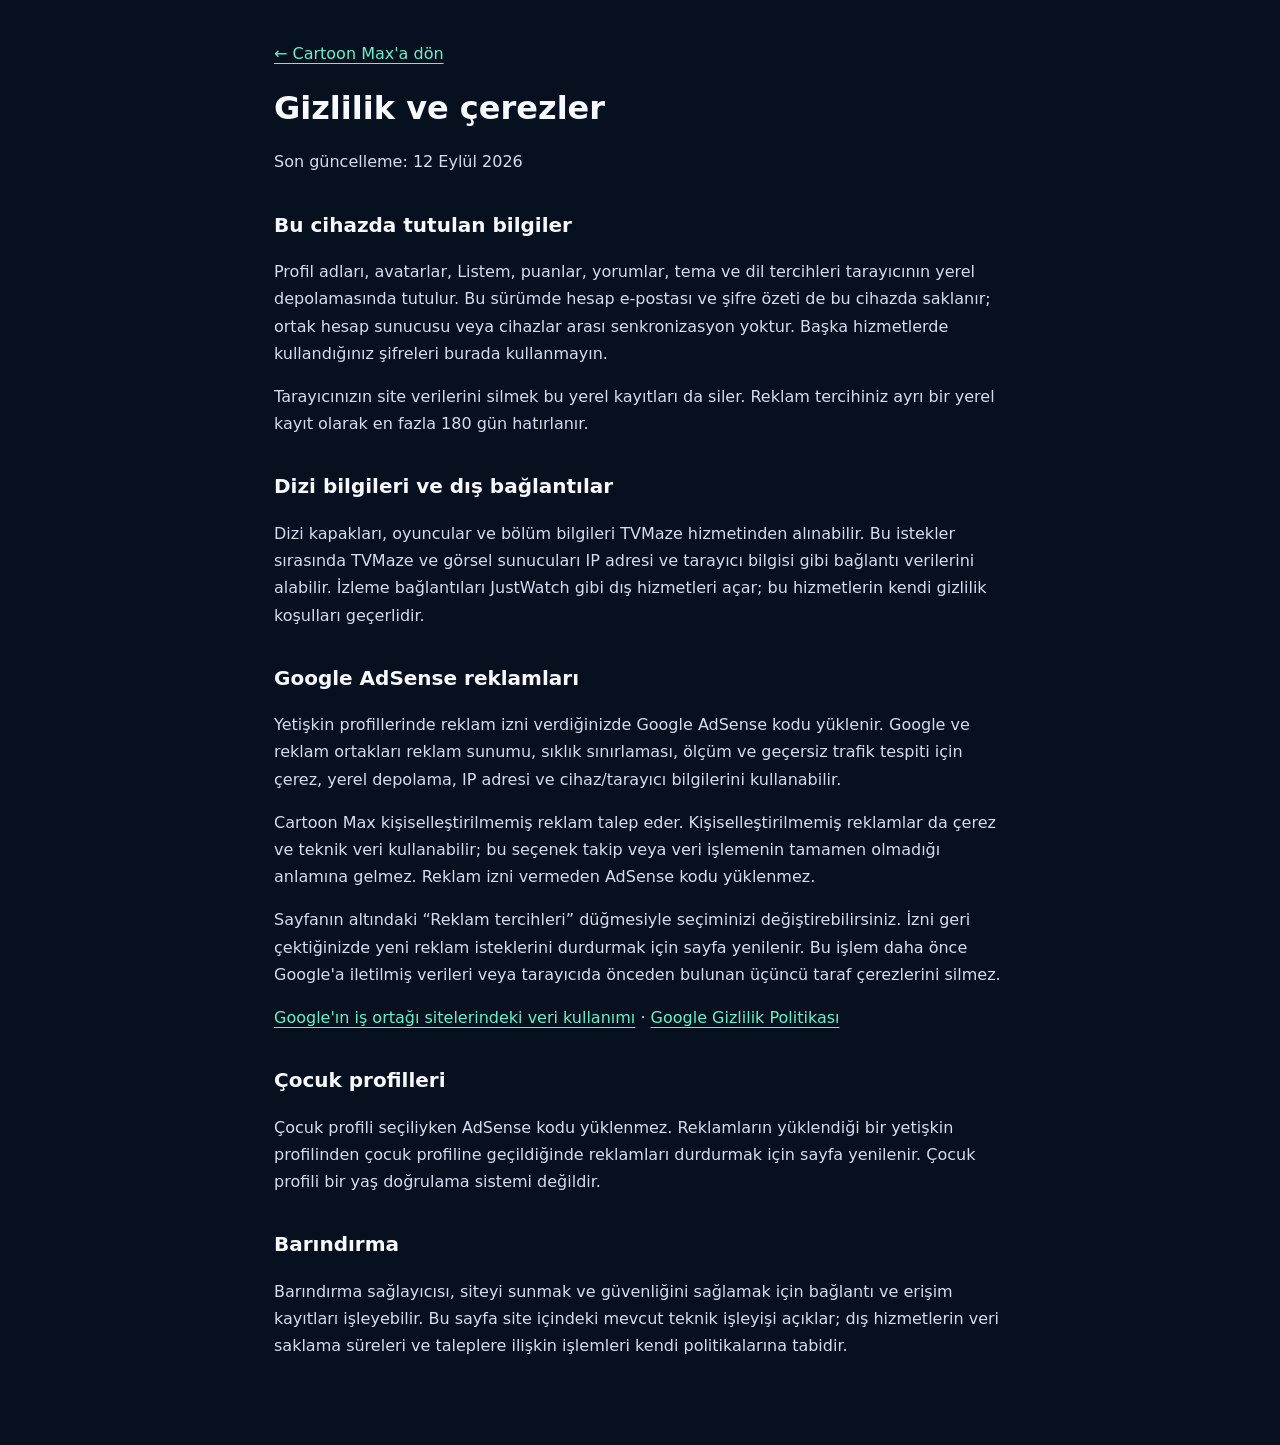
==== privacy.html @ 3c8cf798 "Add AdSense publisher verification and consent-gated Auto ads" ====
<!doctype html>
<html lang="tr">
<head>
  <meta charset="utf-8">
  <meta name="viewport" content="width=device-width, initial-scale=1">
  <title>Gizlilik ve çerezler · Cartoon Max</title>
  <meta name="description" content="Cartoon Max yerel verileri, dış kaynakları ve Google AdSense reklam tercihleri hakkında bilgi.">
  <style>
    *{box-sizing:border-box}body{margin:0;background:#07101f;color:#f7f9ff;font:16px/1.7 system-ui,sans-serif}main{max-width:780px;margin:0 auto;padding:40px 24px 70px}a{color:#68f1c8;text-underline-offset:4px}h1{font-size:2rem;line-height:1.2}h2{font-size:1.25rem;margin-top:32px}p{color:#d4dded}a:focus-visible{outline:3px solid #68f1c8;outline-offset:4px}
  </style>
</head>
<body>
<main>
  <a href="index.html">← Cartoon Max'a dön</a>
  <h1>Gizlilik ve çerezler</h1>
  <p>Son güncelleme: 12 Eylül 2026</p>
  <h2>Bu cihazda tutulan bilgiler</h2>
  <p>Profil adları, avatarlar, Listem, puanlar, yorumlar, tema ve dil tercihleri tarayıcının yerel depolamasında tutulur. Bu sürümde hesap e-postası ve şifre özeti de bu cihazda saklanır; ortak hesap sunucusu veya cihazlar arası senkronizasyon yoktur. Başka hizmetlerde kullandığınız şifreleri burada kullanmayın.</p>
  <p>Tarayıcınızın site verilerini silmek bu yerel kayıtları da siler. Reklam tercihiniz ayrı bir yerel kayıt olarak en fazla 180 gün hatırlanır.</p>
  <h2>Dizi bilgileri ve dış bağlantılar</h2>
  <p>Dizi kapakları, oyuncular ve bölüm bilgileri TVMaze hizmetinden alınabilir. Bu istekler sırasında TVMaze ve görsel sunucuları IP adresi ve tarayıcı bilgisi gibi bağlantı verilerini alabilir. İzleme bağlantıları JustWatch gibi dış hizmetleri açar; bu hizmetlerin kendi gizlilik koşulları geçerlidir.</p>
  <h2>Google AdSense reklamları</h2>
  <p>Yetişkin profillerinde reklam izni verdiğinizde Google AdSense kodu yüklenir. Google ve reklam ortakları reklam sunumu, sıklık sınırlaması, ölçüm ve geçersiz trafik tespiti için çerez, yerel depolama, IP adresi ve cihaz/tarayıcı bilgilerini kullanabilir.</p>
  <p>Cartoon Max kişiselleştirilmemiş reklam talep eder. Kişiselleştirilmemiş reklamlar da çerez ve teknik veri kullanabilir; bu seçenek takip veya veri işlemenin tamamen olmadığı anlamına gelmez. Reklam izni vermeden AdSense kodu yüklenmez.</p>
  <p>Sayfanın altındaki “Reklam tercihleri” düğmesiyle seçiminizi değiştirebilirsiniz. İzni geri çektiğinizde yeni reklam isteklerini durdurmak için sayfa yenilenir. Bu işlem daha önce Google'a iletilmiş verileri veya tarayıcıda önceden bulunan üçüncü taraf çerezlerini silmez.</p>
  <p><a href="https://policies.google.com/technologies/partner-sites" rel="noopener noreferrer">Google'ın iş ortağı sitelerindeki veri kullanımı</a> · <a href="https://policies.google.com/privacy" rel="noopener noreferrer">Google Gizlilik Politikası</a></p>
  <h2>Çocuk profilleri</h2>
  <p>Çocuk profili seçiliyken AdSense kodu yüklenmez. Reklamların yüklendiği bir yetişkin profilinden çocuk profiline geçildiğinde reklamları durdurmak için sayfa yenilenir. Çocuk profili bir yaş doğrulama sistemi değildir.</p>
  <h2>Barındırma</h2>
  <p>Barındırma sağlayıcısı, siteyi sunmak ve güvenliğini sağlamak için bağlantı ve erişim kayıtları işleyebilir. Bu sayfa site içindeki mevcut teknik işleyişi açıklar; dış hizmetlerin veri saklama süreleri ve taleplere ilişkin işlemleri kendi politikalarına tabidir.</p>
</main>
</body>
</html>
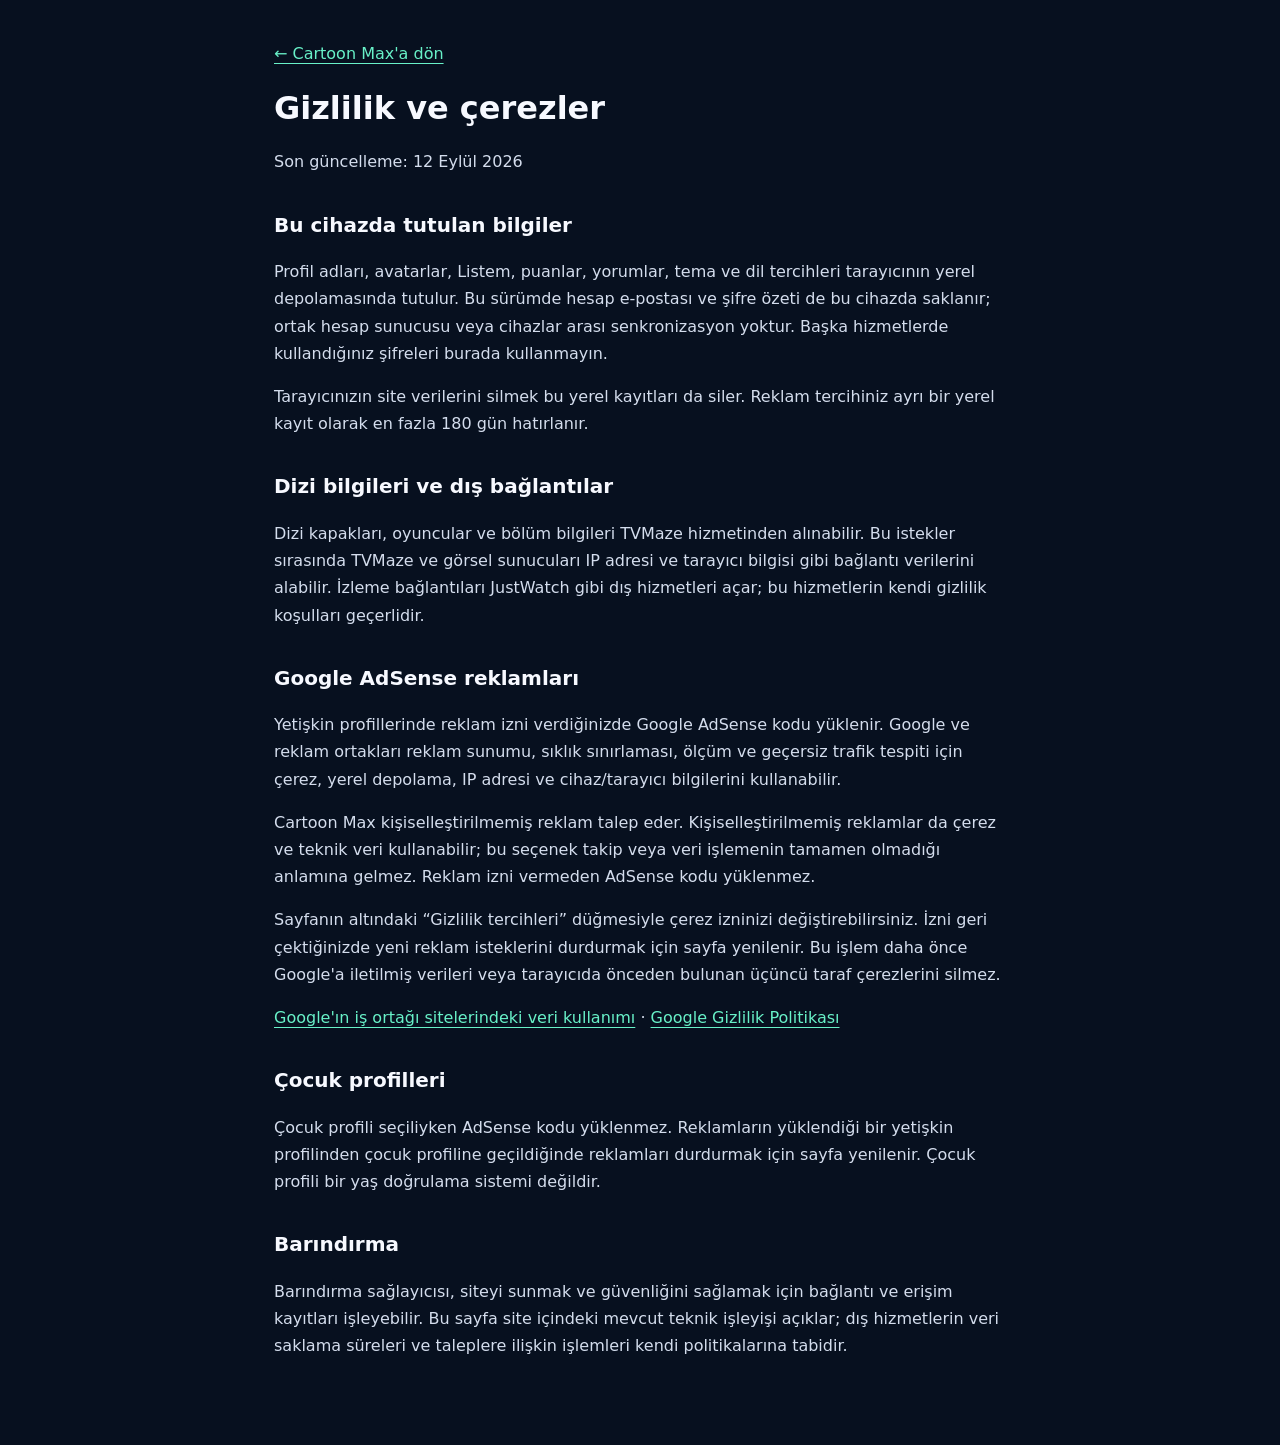
==== commit 17f6d377: "Clarify privacy choices and remove ad-free promotional wording" ====
--- a/privacy.html
+++ b/privacy.html
@@ -22,7 +22,7 @@
   <h2>Google AdSense reklamları</h2>
   <p>Yetişkin profillerinde reklam izni verdiğinizde Google AdSense kodu yüklenir. Google ve reklam ortakları reklam sunumu, sıklık sınırlaması, ölçüm ve geçersiz trafik tespiti için çerez, yerel depolama, IP adresi ve cihaz/tarayıcı bilgilerini kullanabilir.</p>
   <p>Cartoon Max kişiselleştirilmemiş reklam talep eder. Kişiselleştirilmemiş reklamlar da çerez ve teknik veri kullanabilir; bu seçenek takip veya veri işlemenin tamamen olmadığı anlamına gelmez. Reklam izni vermeden AdSense kodu yüklenmez.</p>
-  <p>Sayfanın altındaki “Reklam tercihleri” düğmesiyle seçiminizi değiştirebilirsiniz. İzni geri çektiğinizde yeni reklam isteklerini durdurmak için sayfa yenilenir. Bu işlem daha önce Google'a iletilmiş verileri veya tarayıcıda önceden bulunan üçüncü taraf çerezlerini silmez.</p>
+  <p>Sayfanın altındaki “Gizlilik tercihleri” düğmesiyle çerez izninizi değiştirebilirsiniz. İzni geri çektiğinizde yeni reklam isteklerini durdurmak için sayfa yenilenir. Bu işlem daha önce Google'a iletilmiş verileri veya tarayıcıda önceden bulunan üçüncü taraf çerezlerini silmez.</p>
   <p><a href="https://policies.google.com/technologies/partner-sites" rel="noopener noreferrer">Google'ın iş ortağı sitelerindeki veri kullanımı</a> · <a href="https://policies.google.com/privacy" rel="noopener noreferrer">Google Gizlilik Politikası</a></p>
   <h2>Çocuk profilleri</h2>
   <p>Çocuk profili seçiliyken AdSense kodu yüklenmez. Reklamların yüklendiği bir yetişkin profilinden çocuk profiline geçildiğinde reklamları durdurmak için sayfa yenilenir. Çocuk profili bir yaş doğrulama sistemi değildir.</p>
